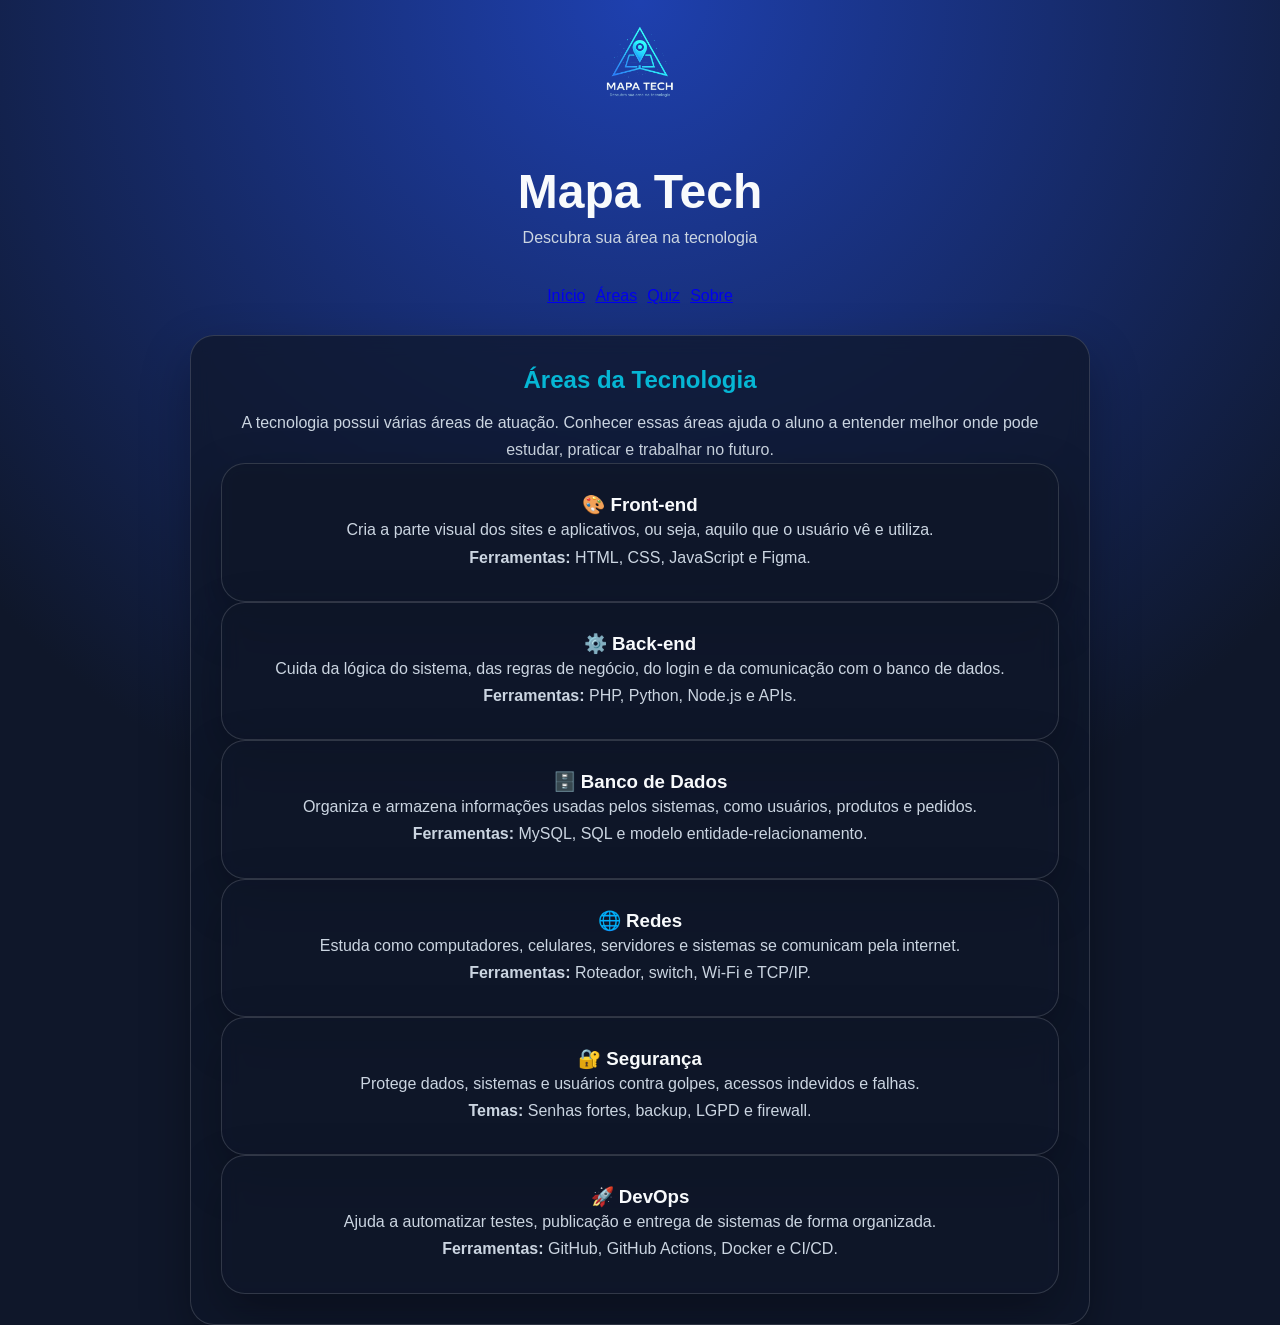
==== areas.html @ 35fd077f "Adiciona areas.html" ====
<!DOCTYPE html>
<html lang="pt-BR">
<head>
    <meta charset="UTF-8">
    <meta name="viewport" content="width=device-width, initial-scale=1.0">
    <title>Áreas - Mapa Tech</title>
    <link rel="stylesheet" href="css/style.css">
    <link rel="icon" href="img/logo.png">
</head>
<body>

    <main class="container">

        <img src="img/logo.png" alt="Logo Mapa Tech" class="logo">

        <h1>Mapa Tech</h1>

        <p class="subtitulo">
            Descubra sua área na tecnologia
        </p>

        <nav class="menu">
            <a href="index.html">Início</a>
            <a href="areas.html">Áreas</a>
            <a href="quiz.html">Quiz</a>
            <a href="sobre.html">Sobre</a>
        </nav>

        <section class="card">
            <h2>Áreas da Tecnologia</h2>

            <p>
                A tecnologia possui várias áreas de atuação. Conhecer essas áreas ajuda o aluno
                a entender melhor onde pode estudar, praticar e trabalhar no futuro.
            </p>

            <div class="grid-cards">

                <div class="card">
                    <h3>🎨 Front-end</h3>
                    <p>
                        Cria a parte visual dos sites e aplicativos, ou seja, aquilo que o usuário vê e utiliza.
                    </p>
                    <p><strong>Ferramentas:</strong> HTML, CSS, JavaScript e Figma.</p>
                </div>

                <div class="card">
                    <h3>⚙️ Back-end</h3>
                    <p>
                        Cuida da lógica do sistema, das regras de negócio, do login e da comunicação com o banco de dados.
                    </p>
                    <p><strong>Ferramentas:</strong> PHP, Python, Node.js e APIs.</p>
                </div>

                <div class="card">
                    <h3>🗄️ Banco de Dados</h3>
                    <p>
                        Organiza e armazena informações usadas pelos sistemas, como usuários, produtos e pedidos.
                    </p>
                    <p><strong>Ferramentas:</strong> MySQL, SQL e modelo entidade-relacionamento.</p>
                </div>

                <div class="card">
                    <h3>🌐 Redes</h3>
                    <p>
                        Estuda como computadores, celulares, servidores e sistemas se comunicam pela internet.
                    </p>
                    <p><strong>Ferramentas:</strong> Roteador, switch, Wi-Fi e TCP/IP.</p>
                </div>

                <div class="card">
                    <h3>🔐 Segurança</h3>
                    <p>
                        Protege dados, sistemas e usuários contra golpes, acessos indevidos e falhas.
                    </p>
                    <p><strong>Temas:</strong> Senhas fortes, backup, LGPD e firewall.</p>
                </div>

                <div class="card">
                    <h3>🚀 DevOps</h3>
                    <p>
                        Ajuda a automatizar testes, publicação e entrega de sistemas de forma organizada.
                    </p>
                    <p><strong>Ferramentas:</strong> GitHub, GitHub Actions, Docker e CI/CD.</p>
                </div>

            </div>
        </section>

    </main>

</body>
</html>
---- css/style.css ----
/* Reset */

* {
    margin: 0;
    padding: 0;
    box-sizing: border-box;
}

/* Variáveis */

:root {
    --azul-escuro: #0f172a;
    --azul: #2563eb;
    --ciano: #06b6d4;
    --texto: #f8fafc;
    --texto-secundario: #cbd5e1;
    --card: rgba(15, 23, 42, 0.75);
}

/* Página */

body {
    min-height: 100vh;

    font-family: Arial, Helvetica, sans-serif;

    background:
        radial-gradient(circle at top,
        #1e40af,
        #0f172a 60%);

    color: var(--texto);

    display: flex;
    justify-content: center;
    align-items: center;
}

/* Container */

.container {
    width: 90%;
    max-width: 900px;

    text-align: center;
}

/* Logo */

.logo {
    width: 140px;
    margin-bottom: 20px;
}

/* Título */

h1 {
    font-size: 3rem;
    margin-bottom: 10px;
}

.subtitulo {
    color: var(--texto-secundario);
    margin-bottom: 40px;
}

/* Card */

.card {
    background: var(--card);

    border: 1px solid rgba(255,255,255,0.15);

    border-radius: 24px;

    padding: 30px;

    backdrop-filter: blur(10px);

    box-shadow: 0 20px 50px rgba(0,0,0,0.30);
}

.card h2 {
    color: var(--ciano);
    margin-bottom: 15px;
}

.card p {
    line-height: 1.7;
    color: var(--texto-secundario);
}

#horario {
    margin-top: 20px;
    font-weight: bold;
    color: white;
}

.menu {
    display: flex;
    justify-content: center;
    gap: 10px;

    margin-bottom: 30px;

    flex-wrap: wrap;
}

.menu button {

    background: #1e293b;

    color: white;

    border: none;

    padding: 12px 20px;

    border-radius: 999px;

    cursor: pointer;

    transition: 0.3s;
}

.menu button:hover {

    background: linear-gradient(
        135deg,
        #2563eb,
        #06b6d4
    );

    transform: translateY(-2px);
}
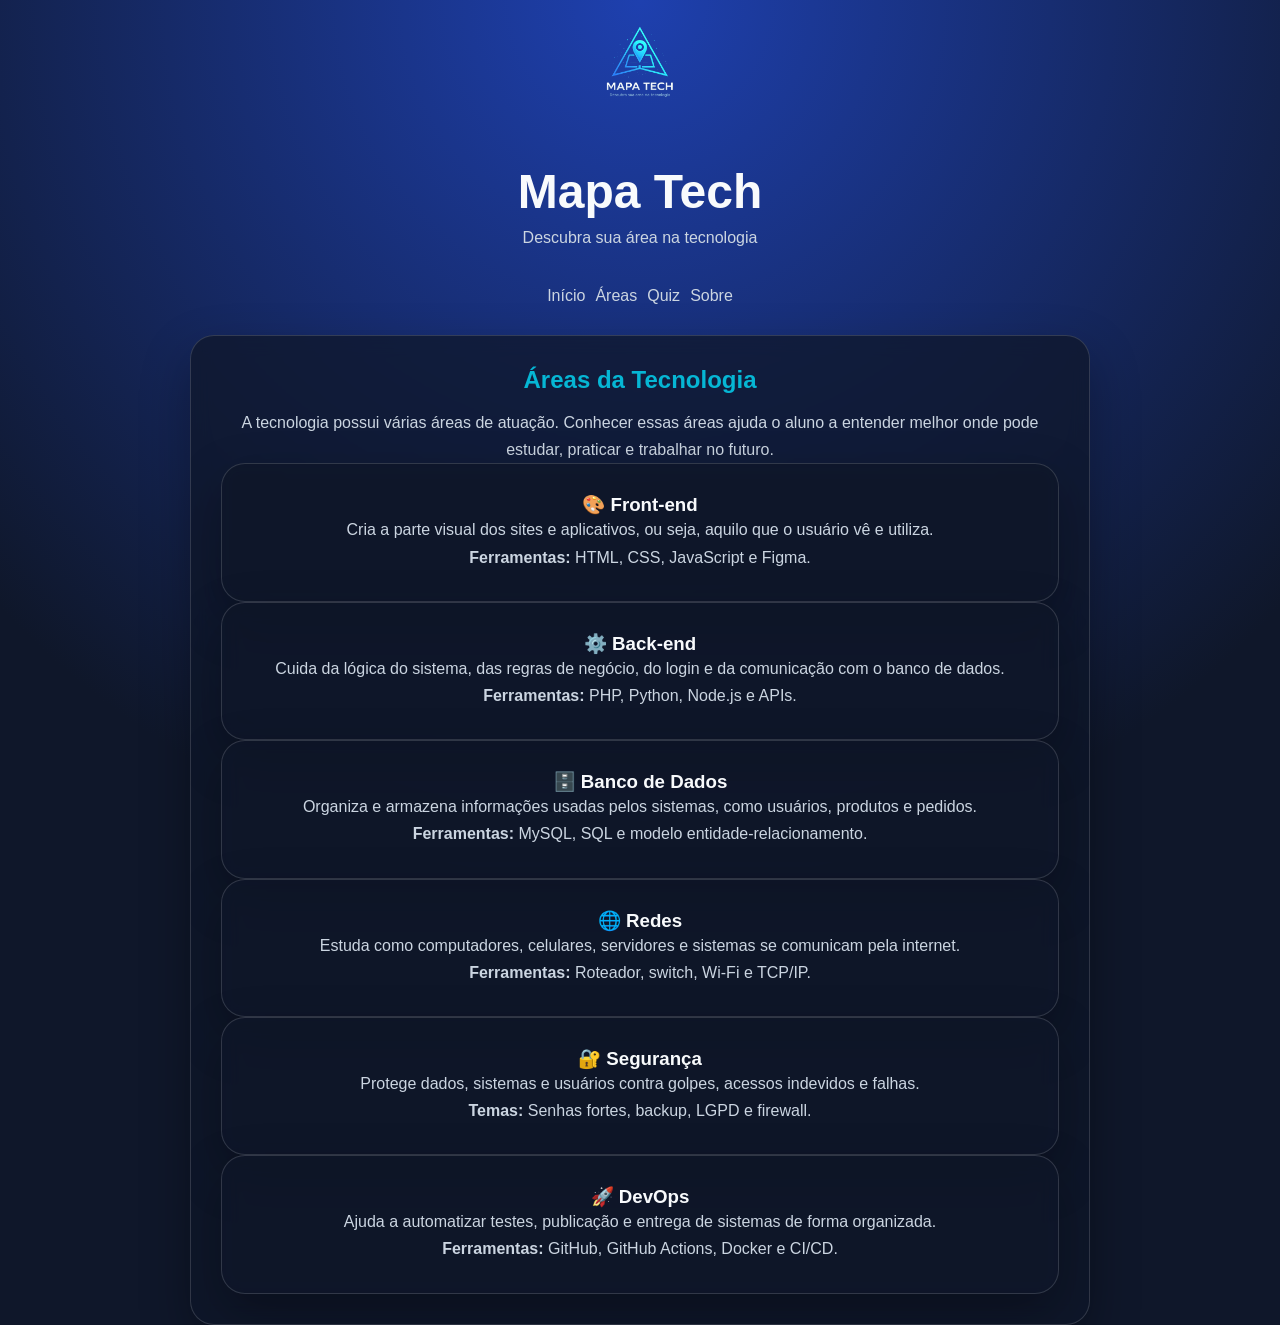
==== commit 219e2c44: "Final" ====
--- a/areas.html
+++ b/areas.html
@@ -20,10 +20,10 @@
         </p>
 
         <nav class="menu">
-            <a href="index.html">Início</a>
-            <a href="areas.html">Áreas</a>
-            <a href="quiz.html">Quiz</a>
-            <a href="sobre.html">Sobre</a>
+            <a href="index.html" class="btn-menu">Início</a>
+            <a href="areas.html" class="btn-menu">Áreas</a>
+            <a href="quiz.html" class="btn-menu">Quiz</a>
+            <a href="sobre.html" class="btn-menu">Sobre</a>
         </nav>
 
         <section class="card">
--- a/css/style.css
+++ b/css/style.css
@@ -96,6 +96,21 @@
     color: white;
 }
 
+nav a {
+    color: #cbd5e1;
+    text-decoration: none;
+    transition: 0.3s;
+}
+
+nav a:hover {
+    color: #eaf51a;
+}
+
+nav a.ativo {
+    color: #22d3ee;
+    font-weight: bold;
+}
+
 .menu {
     display: flex;
     justify-content: center;
@@ -132,4 +147,5 @@
     );
 
     transform: translateY(-2px);
-}+}
+
